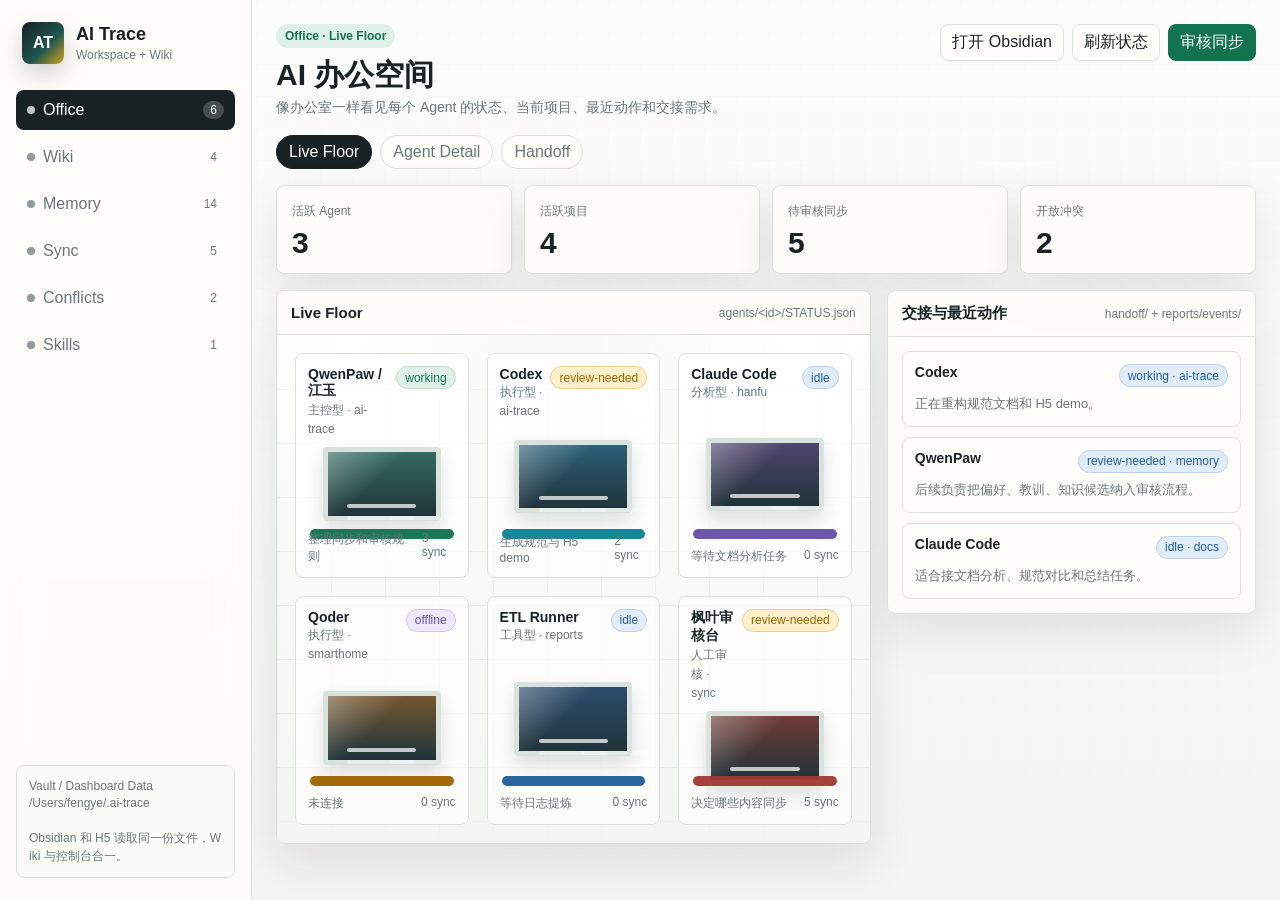
==== dashboards/h5-demo/index.html @ 46fe5660 "chore: initialize public ai-trace docs repo" ====
<!doctype html>
<html lang="zh-CN">
<head>
  <meta charset="utf-8">
  <meta name="viewport" content="width=device-width, initial-scale=1">
  <title>AI Trace Workspace</title>
  <style>
    :root {
      --bg: #f4f5f0;
      --paper: #fffdfa;
      --ink: #182124;
      --muted: #69777a;
      --line: #dbe2dc;
      --line-strong: #c7d0ca;
      --green: #14734f;
      --green-soft: #dff1e7;
      --cyan: #0d8295;
      --cyan-soft: #dff3f6;
      --amber: #a06400;
      --amber-soft: #fff0c9;
      --red: #a33b35;
      --red-soft: #f9e5e1;
      --blue: #235f99;
      --blue-soft: #e0edf8;
      --violet: #6651a5;
      --violet-soft: #eee9fa;
      --shadow: 0 18px 48px rgba(24, 33, 36, 0.10);
      --radius: 8px;
    }

    * {
      box-sizing: border-box;
    }

    html {
      min-height: 100%;
      background: var(--bg);
    }

    body {
      margin: 0;
      color: var(--ink);
      font-family: "Avenir Next", "PingFang SC", "Hiragino Sans GB", "Microsoft YaHei", sans-serif;
      background:
        linear-gradient(180deg, rgba(255,255,255,0.76), rgba(244,245,240,0.92)),
        linear-gradient(90deg, rgba(24,33,36,0.04) 1px, transparent 1px),
        linear-gradient(180deg, rgba(24,33,36,0.04) 1px, transparent 1px);
      background-size: auto, 32px 32px, 32px 32px;
    }

    button, input, select {
      font: inherit;
    }

    .shell {
      min-height: 100vh;
      display: grid;
      grid-template-columns: 252px minmax(0, 1fr);
    }

    .sidebar {
      position: sticky;
      top: 0;
      height: 100vh;
      padding: 22px 16px;
      border-right: 1px solid var(--line);
      background: rgba(255, 253, 250, 0.88);
      backdrop-filter: blur(18px);
      display: flex;
      flex-direction: column;
      gap: 18px;
    }

    .brand {
      display: flex;
      align-items: center;
      gap: 12px;
      padding: 0 6px 8px;
    }

    .brand-mark {
      width: 42px;
      height: 42px;
      border-radius: 8px;
      display: grid;
      place-items: center;
      color: white;
      font-weight: 900;
      background:
        linear-gradient(135deg, #182124 0%, #1f554f 58%, #d4a21b 100%);
      box-shadow: 0 10px 24px rgba(24, 33, 36, 0.20);
    }

    .brand h1 {
      margin: 0;
      font-size: 18px;
      line-height: 1.15;
    }

    .brand p {
      margin: 3px 0 0;
      color: var(--muted);
      font-size: 12px;
    }

    .main-nav {
      display: grid;
      gap: 7px;
    }

    .nav-btn {
      border: 0;
      border-radius: 8px;
      padding: 10px 11px;
      min-height: 40px;
      display: flex;
      align-items: center;
      justify-content: space-between;
      gap: 8px;
      color: var(--muted);
      background: transparent;
      cursor: pointer;
      text-align: left;
    }

    .nav-btn:hover {
      background: rgba(24, 33, 36, 0.05);
      color: var(--ink);
    }

    .nav-btn.active {
      background: var(--ink);
      color: white;
    }

    .nav-btn span:first-child {
      display: flex;
      align-items: center;
      gap: 8px;
      min-width: 0;
    }

    .nav-dot {
      width: 8px;
      height: 8px;
      border-radius: 50%;
      background: currentColor;
      opacity: 0.74;
      flex: 0 0 8px;
    }

    .count {
      font-size: 12px;
      border-radius: 999px;
      padding: 2px 7px;
      background: rgba(255,255,255,0.20);
    }

    .vault-card {
      margin-top: auto;
      border: 1px solid var(--line);
      border-radius: var(--radius);
      padding: 12px;
      background: #fbfcf8;
      font-size: 12px;
      line-height: 1.45;
      color: var(--muted);
      word-break: break-all;
    }

    .content {
      min-width: 0;
      padding: 24px;
    }

    .topbar {
      display: grid;
      grid-template-columns: minmax(0, 1fr) auto;
      gap: 18px;
      align-items: start;
      margin-bottom: 18px;
    }

    .eyebrow {
      display: inline-flex;
      gap: 8px;
      align-items: center;
      padding: 5px 9px;
      border-radius: 999px;
      background: var(--green-soft);
      color: var(--green);
      font-size: 12px;
      font-weight: 700;
      margin-bottom: 10px;
    }

    .title h2 {
      margin: 0;
      font-size: 30px;
      line-height: 1.1;
      letter-spacing: 0;
    }

    .title p {
      margin: 8px 0 0;
      color: var(--muted);
      font-size: 14px;
      max-width: 820px;
    }

    .toolbar {
      display: flex;
      gap: 8px;
      flex-wrap: wrap;
      justify-content: flex-end;
    }

    .tool {
      min-height: 36px;
      border: 1px solid var(--line);
      border-radius: 8px;
      padding: 7px 11px;
      background: var(--paper);
      color: var(--ink);
      cursor: pointer;
    }

    .tool.primary {
      border-color: var(--green);
      background: var(--green);
      color: white;
    }

    .subnav {
      display: flex;
      flex-wrap: wrap;
      gap: 8px;
      margin-bottom: 16px;
    }

    .subnav button {
      min-height: 34px;
      border: 1px solid var(--line);
      border-radius: 999px;
      padding: 6px 12px;
      background: var(--paper);
      color: var(--muted);
      cursor: pointer;
    }

    .subnav button.active {
      border-color: var(--ink);
      background: var(--ink);
      color: white;
    }

    .view {
      display: grid;
      gap: 16px;
    }

    .hidden {
      display: none;
    }

    .metrics {
      display: grid;
      grid-template-columns: repeat(4, minmax(0, 1fr));
      gap: 12px;
    }

    .metric {
      border: 1px solid var(--line);
      background: rgba(255, 253, 250, 0.86);
      border-radius: var(--radius);
      padding: 15px;
      box-shadow: var(--shadow);
    }

    .metric span {
      color: var(--muted);
      font-size: 12px;
    }

    .metric strong {
      display: block;
      margin-top: 8px;
      font-size: 30px;
      line-height: 1;
    }

    .grid-2 {
      display: grid;
      grid-template-columns: minmax(0, 1.45fr) minmax(330px, 0.9fr);
      gap: 16px;
      align-items: start;
    }

    .panel {
      border: 1px solid var(--line);
      border-radius: var(--radius);
      background: rgba(255, 253, 250, 0.92);
      box-shadow: var(--shadow);
      overflow: hidden;
    }

    .panel-head {
      padding: 13px 14px;
      border-bottom: 1px solid var(--line);
      display: flex;
      justify-content: space-between;
      gap: 12px;
      align-items: center;
    }

    .panel-head h3 {
      margin: 0;
      font-size: 15px;
    }

    .panel-head span {
      color: var(--muted);
      font-size: 12px;
    }

    .panel-body {
      padding: 14px;
    }

    .office {
      min-height: 440px;
      position: relative;
      padding: 18px;
      background:
        linear-gradient(180deg, rgba(255,255,255,0.74), rgba(238,242,237,0.7)),
        radial-gradient(circle at 50% 0%, rgba(20,115,79,0.10), transparent 42%);
    }

    .office::before {
      content: "";
      position: absolute;
      inset: 0;
      background:
        linear-gradient(90deg, rgba(24,33,36,0.05) 1px, transparent 1px),
        linear-gradient(180deg, rgba(24,33,36,0.05) 1px, transparent 1px);
      background-size: 54px 54px;
      mask-image: linear-gradient(180deg, transparent, black 18%, black 88%, transparent);
      pointer-events: none;
    }

    .desks {
      position: relative;
      z-index: 1;
      display: grid;
      grid-template-columns: repeat(3, minmax(0, 1fr));
      gap: 18px;
    }

    .desk {
      min-height: 185px;
      border: 1px solid var(--line);
      border-radius: var(--radius);
      background: rgba(255,255,255,0.72);
      padding: 12px;
      display: grid;
      grid-template-rows: auto 1fr auto;
      gap: 10px;
      position: relative;
      overflow: hidden;
    }

    .desk::after {
      content: "";
      position: absolute;
      left: 14px;
      right: 14px;
      bottom: 38px;
      height: 10px;
      background: var(--accent);
      border-radius: 999px;
      opacity: 0.96;
    }

    .desk-top {
      display: flex;
      justify-content: space-between;
      gap: 8px;
      align-items: start;
      position: relative;
      z-index: 1;
    }

    .desk-name strong {
      display: block;
      font-size: 14px;
    }

    .desk-name span {
      color: var(--muted);
      font-size: 12px;
    }

    .monitor {
      align-self: center;
      justify-self: center;
      width: min(155px, 80%);
      aspect-ratio: 16 / 10;
      border: 5px solid #dae2dd;
      border-radius: 4px;
      background:
        linear-gradient(135deg, rgba(255,255,255,0.34), transparent 45%),
        linear-gradient(180deg, var(--screen), #20333a);
      box-shadow: 0 10px 18px rgba(24,33,36,0.13);
      position: relative;
    }

    .monitor::after {
      content: "";
      position: absolute;
      left: 18%;
      right: 18%;
      bottom: 13%;
      height: 4px;
      border-radius: 999px;
      background: rgba(255,255,255,0.72);
      box-shadow: 0 12px 0 rgba(255,255,255,0.34), 42px 12px 0 rgba(255,255,255,0.20);
    }

    .desk-foot {
      display: flex;
      justify-content: space-between;
      gap: 8px;
      position: relative;
      z-index: 1;
      color: var(--muted);
      font-size: 12px;
    }

    .badge {
      display: inline-flex;
      align-items: center;
      min-height: 23px;
      padding: 3px 8px;
      border-radius: 999px;
      border: 1px solid transparent;
      font-size: 12px;
      white-space: nowrap;
    }

    .badge.green { color: var(--green); background: var(--green-soft); border-color: #b9ddc9; }
    .badge.cyan { color: var(--cyan); background: var(--cyan-soft); border-color: #afdde4; }
    .badge.amber { color: var(--amber); background: var(--amber-soft); border-color: #ecd08d; }
    .badge.red { color: var(--red); background: var(--red-soft); border-color: #e9b7b0; }
    .badge.blue { color: var(--blue); background: var(--blue-soft); border-color: #b9d2e9; }
    .badge.violet { color: var(--violet); background: var(--violet-soft); border-color: #cec4ee; }

    .table {
      width: 100%;
      border-collapse: collapse;
    }

    .table th, .table td {
      padding: 10px 12px;
      border-bottom: 1px solid var(--line);
      text-align: left;
      vertical-align: top;
      font-size: 13px;
    }

    .table th {
      color: var(--muted);
      background: #fbfcf8;
      font-weight: 700;
    }

    .table tr:last-child td {
      border-bottom: 0;
    }

    .path {
      color: var(--muted);
      font-size: 12px;
      word-break: break-all;
      line-height: 1.42;
    }

    .cards {
      display: grid;
      gap: 10px;
    }

    .item {
      border: 1px solid var(--line);
      border-radius: var(--radius);
      padding: 12px;
      background: var(--paper);
      display: grid;
      gap: 8px;
    }

    .item-top {
      display: flex;
      justify-content: space-between;
      gap: 10px;
      align-items: start;
    }

    .item strong {
      font-size: 14px;
    }

    .item p {
      margin: 0;
      color: var(--muted);
      font-size: 13px;
      line-height: 1.45;
    }

    .filters {
      display: grid;
      grid-template-columns: minmax(220px, 1fr) repeat(3, minmax(130px, 170px));
      gap: 10px;
      margin-bottom: 12px;
    }

    .filters input,
    .filters select {
      width: 100%;
      min-height: 36px;
      border: 1px solid var(--line);
      border-radius: 8px;
      padding: 7px 10px;
      background: white;
      color: var(--ink);
    }

    .segmented {
      display: flex;
      flex-wrap: wrap;
      gap: 7px;
      margin-bottom: 12px;
    }

    .segmented button {
      min-height: 32px;
      border: 1px solid var(--line);
      border-radius: 999px;
      padding: 5px 11px;
      background: white;
      color: var(--muted);
      cursor: pointer;
    }

    .segmented button.active {
      border-color: var(--green);
      background: var(--green-soft);
      color: var(--green);
    }

    .queue-actions {
      display: flex;
      gap: 6px;
      flex-wrap: wrap;
    }

    .mini {
      border: 1px solid var(--line);
      border-radius: 8px;
      min-height: 29px;
      padding: 4px 8px;
      background: #fbfcf8;
      cursor: pointer;
      font-size: 12px;
    }

    .mini.accept { color: var(--green); background: var(--green-soft); border-color: #b9ddc9; }
    .mini.reject { color: var(--red); background: var(--red-soft); border-color: #e9b7b0; }
    .mini.private { color: var(--blue); background: var(--blue-soft); border-color: #b9d2e9; }

    .menu-map {
      display: grid;
      grid-template-columns: repeat(3, minmax(0, 1fr));
      gap: 10px;
    }

    .menu-card {
      border: 1px solid var(--line);
      background: #fbfcf8;
      border-radius: var(--radius);
      padding: 12px;
    }

    .menu-card strong {
      display: block;
      margin-bottom: 8px;
      font-size: 14px;
    }

    .menu-card span {
      display: inline-flex;
      margin: 0 6px 6px 0;
      padding: 3px 8px;
      border-radius: 999px;
      background: white;
      border: 1px solid var(--line);
      color: var(--muted);
      font-size: 12px;
    }

    @media (max-width: 1120px) {
      .shell {
        grid-template-columns: 1fr;
      }

      .sidebar {
        position: static;
        height: auto;
      }

      .main-nav {
        grid-template-columns: repeat(3, minmax(0, 1fr));
      }

      .grid-2 {
        grid-template-columns: 1fr;
      }
    }

    @media (max-width: 820px) {
      .content {
        padding: 18px;
      }

      .topbar {
        grid-template-columns: 1fr;
      }

      .toolbar {
        justify-content: flex-start;
      }

      .metrics,
      .desks,
      .menu-map,
      .filters {
        grid-template-columns: 1fr;
      }

      .main-nav {
        grid-template-columns: 1fr 1fr;
      }

      .table {
        display: block;
        overflow-x: auto;
      }
    }
  </style>
</head>
<body>
  <div class="shell">
    <aside class="sidebar">
      <div class="brand">
        <div class="brand-mark">AT</div>
        <div>
          <h1>AI Trace</h1>
          <p>Workspace + Wiki</p>
        </div>
      </div>

      <nav class="main-nav" aria-label="一级菜单">
        <button class="nav-btn active" data-view="office"><span><i class="nav-dot"></i>Office</span><span class="count">6</span></button>
        <button class="nav-btn" data-view="wiki"><span><i class="nav-dot"></i>Wiki</span><span class="count">4</span></button>
        <button class="nav-btn" data-view="memory"><span><i class="nav-dot"></i>Memory</span><span class="count">14</span></button>
        <button class="nav-btn" data-view="sync"><span><i class="nav-dot"></i>Sync</span><span class="count" id="sync-count">5</span></button>
        <button class="nav-btn" data-view="conflicts"><span><i class="nav-dot"></i>Conflicts</span><span class="count">2</span></button>
        <button class="nav-btn" data-view="skills"><span><i class="nav-dot"></i>Skills</span><span class="count">1</span></button>
      </nav>

      <div class="vault-card">
        Vault / Dashboard Data<br>
        /Users/fengye/.ai-trace<br><br>
        Obsidian 和 H5 读取同一份文件，Wiki 与控制台合一。
      </div>
    </aside>

    <main class="content">
      <div class="topbar">
        <div class="title">
          <div class="eyebrow" id="eyebrow">Office · Live Floor</div>
          <h2 id="page-title">AI 办公空间</h2>
          <p id="page-subtitle">像办公室一样看见每个 Agent 的状态、当前项目、最近动作和交接需求。</p>
        </div>
        <div class="toolbar">
          <button class="tool">打开 Obsidian</button>
          <button class="tool">刷新状态</button>
          <button class="tool primary">审核同步</button>
        </div>
      </div>

      <div class="subnav" id="subnav"></div>

      <section id="office" class="view">
        <div class="metrics">
          <div class="metric"><span>活跃 Agent</span><strong>3</strong></div>
          <div class="metric"><span>活跃项目</span><strong>4</strong></div>
          <div class="metric"><span>待审核同步</span><strong id="metric-sync">5</strong></div>
          <div class="metric"><span>开放冲突</span><strong>2</strong></div>
        </div>

        <div class="grid-2">
          <div class="panel">
            <div class="panel-head">
              <h3>Live Floor</h3>
              <span>agents/&lt;id&gt;/STATUS.json</span>
            </div>
            <div class="office">
              <div class="desks" id="desk-list"></div>
            </div>
          </div>

          <div class="panel">
            <div class="panel-head">
              <h3>交接与最近动作</h3>
              <span>handoff/ + reports/events/</span>
            </div>
            <div class="panel-body cards" id="activity-list"></div>
          </div>
        </div>
      </section>

      <section id="wiki" class="view hidden">
        <div class="grid-2">
          <div class="panel">
            <div class="panel-head">
              <h3>Wiki 文档入口</h3>
              <span>process/ + projects/ + knowledge/</span>
            </div>
            <div class="panel-body">
              <table class="table" id="wiki-table"></table>
            </div>
          </div>
          <div class="panel">
            <div class="panel-head">
              <h3>一级 / 二级菜单</h3>
              <span>写入 INFORMATION_FLOW_SPEC.md</span>
            </div>
            <div class="panel-body menu-map" id="menu-map"></div>
          </div>
        </div>
      </section>

      <section id="memory" class="view hidden">
        <div class="panel">
          <div class="panel-head">
            <h3>Memory 管理</h3>
            <span>偏好、知识、教训都需要筛选和审计</span>
          </div>
          <div class="panel-body">
            <div class="segmented" id="memory-type">
              <button class="active" data-type="preference">Preferences</button>
              <button data-type="knowledge">Knowledge</button>
              <button data-type="lesson">Lessons</button>
            </div>
            <div class="filters">
              <input id="memory-search" type="search" placeholder="搜索标题、内容、来源">
              <select id="memory-scope">
                <option value="all">全部范围</option>
                <option value="private">private</option>
                <option value="cross-agent">cross-agent</option>
                <option value="global">global</option>
              </select>
              <select id="memory-status">
                <option value="all">全部状态</option>
                <option value="candidate">candidate</option>
                <option value="validated">validated</option>
                <option value="retired">retired</option>
              </select>
              <select id="memory-domain">
                <option value="all">全部领域</option>
                <option value="communication">communication</option>
                <option value="workflow">workflow</option>
                <option value="knowledge">knowledge</option>
                <option value="execution">execution</option>
              </select>
            </div>
            <div class="cards" id="memory-list"></div>
          </div>
        </div>
      </section>

      <section id="sync" class="view hidden">
        <div class="panel">
          <div class="panel-head">
            <h3>同步审核台</h3>
            <span>sync/queue/</span>
          </div>
          <div class="panel-body cards" id="sync-list"></div>
        </div>
      </section>

      <section id="conflicts" class="view hidden">
        <div class="panel">
          <div class="panel-head">
            <h3>冲突池</h3>
            <span>conflicts/</span>
          </div>
          <div class="panel-body cards" id="conflict-list"></div>
        </div>
      </section>

      <section id="skills" class="view hidden">
        <div class="grid-2">
          <div class="panel">
            <div class="panel-head">
              <h3>Shared Skill</h3>
              <span>knowledge/skills/ai-trace-collaboration</span>
            </div>
            <div class="panel-body cards" id="skill-list"></div>
          </div>
          <div class="panel">
            <div class="panel-head">
              <h3>接入方式</h3>
              <span>QwenPaw / Codex / Claude Code</span>
            </div>
            <div class="panel-body">
              <table class="table" id="skill-table"></table>
            </div>
          </div>
        </div>
      </section>
    </main>
  </div>

  <script>
    let activeView = "office";
    let activeMemoryType = "preference";

    const data = {
      agents: [
        { id: "qwenpaw", name: "QwenPaw / 江玉", type: "主控型", status: "working", color: "#14734f", screen: "#356b61", project: "ai-trace", task: "整理同步和审核规则", pending: 3, root: "/Users/fengye/.qwenpaw/workspaces/default" },
        { id: "codex", name: "Codex", type: "执行型", status: "review-needed", color: "#0d8295", screen: "#2d6077", project: "ai-trace", task: "生成规范与 H5 demo", pending: 2, root: "/Users/fengye/.codex" },
        { id: "claude-code", name: "Claude Code", type: "分析型", status: "idle", color: "#6651a5", screen: "#50456f", project: "hanfu", task: "等待文档分析任务", pending: 0, root: "/Users/fengye/.claude" },
        { id: "qoder", name: "Qoder", type: "执行型", status: "offline", color: "#a06400", screen: "#735731", project: "smarthome", task: "未连接", pending: 0, root: "待确认" },
        { id: "etl", name: "ETL Runner", type: "工具型", status: "idle", color: "#235f99", screen: "#2c4d6d", project: "reports", task: "等待日志提炼", pending: 0, root: "scripts/" },
        { id: "human", name: "枫叶审核台", type: "人工审核", status: "review-needed", color: "#a33b35", screen: "#6f3b36", project: "sync", task: "决定哪些内容同步", pending: 5, root: "~/.ai-trace/sync/" }
      ],
      wiki: [
        { title: "AI Trace 系统总纲", type: "system", path: "/Users/fengye/.ai-trace/process/AI_TRACE_SYSTEM.md", summary: "目的、边界、三层结构和真相源原则。" },
        { title: "内容模型与公私归属", type: "content", path: "/Users/fengye/.ai-trace/process/CONTENT_MODEL_SPEC.md", summary: "身份、偏好、教训、项目、知识、日志、决策冲突七类内容。" },
        { title: "Agent 定义与注册", type: "agent", path: "/Users/fengye/.ai-trace/process/AGENT_SPEC.md", summary: "Agent 类型、注册流程、入口文件和结束产出。" },
        { title: "信息流转与视图规范", type: "flow", path: "/Users/fengye/.ai-trace/process/INFORMATION_FLOW_SPEC.md", summary: "提炼、同步、冲突、归档、H5/Wiki 菜单。" }
      ],
      menu: [
        { top: "Office", subs: ["Live Floor", "Agent Detail", "Handoff"] },
        { top: "Wiki", subs: ["System", "Projects", "Knowledge", "Decisions", "Lessons"] },
        { top: "Memory", subs: ["Preferences", "Knowledge Review", "Lessons", "Raw Links"] },
        { top: "Sync", subs: ["Queue", "Approved", "Rejected", "Private"] },
        { top: "Conflicts", subs: ["Open", "Reviewing", "Resolved"] },
        { top: "Skills", subs: ["Shared Skill", "Install Notes", "Output Templates"] }
      ],
      memory: [
        { type: "preference", title: "Obsidian 与 ai-trace 合一", domain: "workflow", scope: "global", status: "validated", confidence: "high", source: "user", summary: "共享区直接作为 Obsidian Vault，H5 也读取同一份文件，避免双写不一致。" },
        { type: "preference", title: "偏好必须可筛选", domain: "workflow", scope: "cross-agent", status: "candidate", confidence: "high", source: "user", summary: "偏好按范围、领域、状态、置信度、来源 Agent 筛选，避免长期记忆污染。" },
        { type: "preference", title: "沟通更偏讨论和落地", domain: "communication", scope: "global", status: "validated", confidence: "high", source: "profile", summary: "先讨论框架，再沉淀规范和 demo，避免过早碎片化。" },
        { type: "knowledge", title: "项目公共区保存索引而非实体", domain: "knowledge", scope: "global", status: "validated", confidence: "high", source: "project", summary: "实际代码和文档可以在外部路径，公共区维护 MANIFEST、进度和决策。" },
        { type: "knowledge", title: "H5 是 Wiki 的可视化前台", domain: "knowledge", scope: "global", status: "candidate", confidence: "medium", source: "demo", summary: "H5 不建立第二数据库，只读取 ai-trace 文件，展示办公空间、筛选和审核。" },
        { type: "knowledge", title: "Claude Code 用 CLAUDE.md 接入", domain: "execution", scope: "cross-agent", status: "candidate", confidence: "medium", source: "agent", summary: "Claude Code 的入口文件导入 ai-trace 规范和当前项目卡。" },
        { type: "lesson", title: "不要把完整对话当长期记忆", domain: "workflow", scope: "global", status: "validated", confidence: "high", source: "sync", summary: "原始日志只做证据源，长期继承依赖提炼对象。" },
        { type: "lesson", title: "私有教训要标记是否已整合", domain: "execution", scope: "cross-agent", status: "candidate", confidence: "high", source: "user", summary: "记录 candidate_id、shared_id、integrated_at、integrated_to，避免重复提炼。" },
        { type: "lesson", title: "冲突不能埋在项目正文里", domain: "workflow", scope: "global", status: "candidate", confidence: "medium", source: "conflict", summary: "路径、进度、偏好冲突要进入 conflicts/，让所有 Agent 都能看到。" }
      ],
      sync: [
        { id: "sync_001", title: "偏好筛选规则", type: "preference_candidate", agent: "qwenpaw", risk: "medium", target: "preferences/", summary: "将偏好按 scope/domain/status/confidence/source_agent/reviewer 管理。" },
        { id: "sync_002", title: "知识筛选规则", type: "knowledge_candidate", agent: "codex", risk: "medium", target: "knowledge/", summary: "知识按 domain/type/status/confidence/source/last_reviewed_at 管理。" },
        { id: "sync_003", title: "私有教训整合标记", type: "lesson_candidate", agent: "qwenpaw", risk: "low", target: "lessons/candidates/", summary: "私有教训应记录 integrated_at、integrated_to、reviewer。" },
        { id: "sync_004", title: "H5 一级菜单", type: "dashboard_update", agent: "codex", risk: "low", target: "process/INFORMATION_FLOW_SPEC.md", summary: "Office、Wiki、Memory、Sync、Conflicts、Skills 六个一级菜单。" },
        { id: "sync_005", title: "共享 skill 草案", type: "skill", agent: "codex", risk: "low", target: "knowledge/skills/ai-trace-collaboration/", summary: "让多个 Agent 使用同一套协作、同步、交接规范。" }
      ],
      conflicts: [
        { title: "README 中 daily/ 与实际 reports/daily 不一致", severity: "medium", status: "open", owner: "QwenPaw", summary: "需要更新入口文档，避免新 Agent 写错位置。" },
        { title: "偏好私有记录和共享记录谁为准", severity: "high", status: "reviewing", owner: "枫叶", summary: "建议优先级：用户确认 > shared validated > private memory > raw log。" }
      ],
      activity: [
        { title: "Codex", meta: "working · ai-trace", summary: "正在重构规范文档和 H5 demo。" },
        { title: "QwenPaw", meta: "review-needed · memory", summary: "后续负责把偏好、教训、知识候选纳入审核流程。" },
        { title: "Claude Code", meta: "idle · docs", summary: "适合接文档分析、规范对比和总结任务。" }
      ],
      skills: [
        { title: "ai-trace-collaboration", status: "draft", summary: "定义 Agent 如何读取 ai-trace、判断公私边界、输出交接和同步候选。" },
        { title: "任务结束模板", status: "ready", summary: "agent/project/changed/verified/risks/handoff/sync_candidates/conflicts/source_logs。" },
        { title: "同步候选模板", status: "ready", summary: "id/type/source_agent/source_log_path/target/policy/status/risk/summary。" }
      ]
    };

    const subnavs = {
      office: ["Live Floor", "Agent Detail", "Handoff"],
      wiki: ["System", "Projects", "Knowledge", "Decisions", "Lessons"],
      memory: ["Preferences", "Knowledge Review", "Lessons", "Raw Links"],
      sync: ["Queue", "Approved", "Rejected", "Private"],
      conflicts: ["Open", "Reviewing", "Resolved"],
      skills: ["Shared Skill", "Install Notes", "Output Templates"]
    };

    const titles = {
      office: ["Office · Live Floor", "AI 办公空间", "像办公室一样看见每个 Agent 的状态、当前项目、最近动作和交接需求。"],
      wiki: ["Wiki · Shared Vault", "Wiki 与控制台合一", "Obsidian 和 H5 读取同一份 ai-trace 文件，文档、项目、知识和决策都从这里进入。"],
      memory: ["Memory · Filters", "记忆筛选台", "偏好、知识、教训都需要按范围、领域、状态和来源筛选，才能长期维护。"],
      sync: ["Sync · Review Queue", "同步审核台", "决定哪些候选内容进入共享层，哪些拒绝、保留私有或转为冲突。"],
      conflicts: ["Conflicts · Resolution", "冲突池", "把偏好、项目进度、路径、知识结论的不一致显式化，让所有 Agent 看到同一份处理结果。"],
      skills: ["Skills · Shared Protocol", "共享 Skill", "把 ai-trace 协作规范变成多个 Agent 都能读取和执行的操作说明。"]
    };

    const badgeColor = value => {
      if (["working", "validated", "low", "ready"].includes(value)) return "green";
      if (["review-needed", "candidate", "medium", "reviewing"].includes(value)) return "amber";
      if (["open", "high"].includes(value)) return "red";
      if (["idle"].includes(value)) return "blue";
      return "violet";
    };

    function renderSubnav() {
      const target = document.getElementById("subnav");
      target.innerHTML = subnavs[activeView].map((item, index) => (
        `<button class="${index === 0 ? "active" : ""}">${item}</button>`
      )).join("");
    }

    function switchView(view) {
      activeView = view;
      document.querySelectorAll(".view").forEach(node => node.classList.add("hidden"));
      document.getElementById(view).classList.remove("hidden");
      document.querySelectorAll(".nav-btn").forEach(btn => btn.classList.toggle("active", btn.dataset.view === view));
      document.getElementById("eyebrow").textContent = titles[view][0];
      document.getElementById("page-title").textContent = titles[view][1];
      document.getElementById("page-subtitle").textContent = titles[view][2];
      renderSubnav();
    }

    function renderDesks() {
      const target = document.getElementById("desk-list");
      target.innerHTML = data.agents.map(agent => `
        <article class="desk" style="--accent:${agent.color};--screen:${agent.screen}">
          <div class="desk-top">
            <div class="desk-name">
              <strong>${agent.name}</strong>
              <span>${agent.type} · ${agent.project}</span>
            </div>
            <span class="badge ${badgeColor(agent.status)}">${agent.status}</span>
          </div>
          <div class="monitor" title="${agent.task}"></div>
          <div class="desk-foot">
            <span>${agent.task}</span>
            <span>${agent.pending} sync</span>
          </div>
        </article>
      `).join("");
    }

    function renderActivity() {
      document.getElementById("activity-list").innerHTML = data.activity.map(item => `
        <article class="item">
          <div class="item-top">
            <strong>${item.title}</strong>
            <span class="badge blue">${item.meta}</span>
          </div>
          <p>${item.summary}</p>
        </article>
      `).join("");
    }

    function renderWiki() {
      document.getElementById("wiki-table").innerHTML = `
        <thead><tr><th>文档</th><th>类型</th><th>作用</th><th>路径</th></tr></thead>
        <tbody>
          ${data.wiki.map(item => `
            <tr>
              <td><strong>${item.title}</strong></td>
              <td><span class="badge ${badgeColor(item.type)}">${item.type}</span></td>
              <td>${item.summary}</td>
              <td><div class="path">${item.path}</div></td>
            </tr>
          `).join("")}
        </tbody>
      `;
      document.getElementById("menu-map").innerHTML = data.menu.map(item => `
        <div class="menu-card">
          <strong>${item.top}</strong>
          ${item.subs.map(sub => `<span>${sub}</span>`).join("")}
        </div>
      `).join("");
    }

    function memoryMatches(item) {
      const q = document.getElementById("memory-search").value.trim().toLowerCase();
      const scope = document.getElementById("memory-scope").value;
      const status = document.getElementById("memory-status").value;
      const domain = document.getElementById("memory-domain").value;
      if (item.type !== activeMemoryType) return false;
      if (scope !== "all" && item.scope !== scope) return false;
      if (status !== "all" && item.status !== status) return false;
      if (domain !== "all" && item.domain !== domain) return false;
      if (!q) return true;
      return [item.title, item.summary, item.source, item.domain, item.scope].join(" ").toLowerCase().includes(q);
    }

    function renderMemory() {
      const filtered = data.memory.filter(memoryMatches);
      document.getElementById("memory-list").innerHTML = filtered.map(item => `
        <article class="item">
          <div class="item-top">
            <strong>${item.title}</strong>
            <span class="badge ${badgeColor(item.status)}">${item.status}</span>
          </div>
          <p>${item.summary}</p>
          <div class="path">${item.type} · ${item.domain} · ${item.scope} · confidence ${item.confidence} · source ${item.source}</div>
        </article>
      `).join("") || `<article class="item"><p>没有符合筛选条件的记录。</p></article>`;
    }

    function renderSync() {
      document.getElementById("sync-list").innerHTML = data.sync.map(item => `
        <article class="item" data-sync-id="${item.id}">
          <div class="item-top">
            <div>
              <strong>${item.title}</strong>
              <div class="path">${item.type} · ${item.agent} -> ${item.target}</div>
            </div>
            <span class="badge ${badgeColor(item.risk)}">${item.risk}</span>
          </div>
          <p>${item.summary}</p>
          <div class="queue-actions">
            <button class="mini accept" data-action="approve">approve</button>
            <button class="mini reject" data-action="reject">reject</button>
            <button class="mini private" data-action="private">private</button>
            <button class="mini" data-action="conflict">conflict</button>
          </div>
        </article>
      `).join("");
      document.querySelectorAll("[data-sync-id] .mini").forEach(button => {
        button.addEventListener("click", event => {
          const card = event.currentTarget.closest("[data-sync-id]");
          data.sync = data.sync.filter(item => item.id !== card.dataset.syncId);
          updateCounts();
          renderSync();
        });
      });
    }

    function renderConflicts() {
      document.getElementById("conflict-list").innerHTML = data.conflicts.map(item => `
        <article class="item">
          <div class="item-top">
            <strong>${item.title}</strong>
            <span class="badge ${badgeColor(item.status)}">${item.status}</span>
          </div>
          <p>${item.summary}</p>
          <div class="path">severity ${item.severity} · owner ${item.owner}</div>
        </article>
      `).join("");
    }

    function renderSkills() {
      document.getElementById("skill-list").innerHTML = data.skills.map(item => `
        <article class="item">
          <div class="item-top">
            <strong>${item.title}</strong>
            <span class="badge ${badgeColor(item.status)}">${item.status}</span>
          </div>
          <p>${item.summary}</p>
        </article>
      `).join("");

      document.getElementById("skill-table").innerHTML = `
        <thead><tr><th>产品</th><th>入口</th><th>接入方式</th></tr></thead>
        <tbody>
          <tr><td>QwenPaw</td><td>MEMORY.md / AGENTS.md</td><td>引用 ai-trace-collaboration skill 和 process 四篇规范。</td></tr>
          <tr><td>Codex</td><td>AGENTS.md</td><td>项目启动时读取共享 skill、项目 MANIFEST 和同步规则。</td></tr>
          <tr><td>Claude Code</td><td>CLAUDE.md</td><td>导入共享规范，文档分析结果进入候选同步。</td></tr>
        </tbody>
      `;
    }

    function updateCounts() {
      document.getElementById("sync-count").textContent = data.sync.length;
      document.getElementById("metric-sync").textContent = data.sync.length;
    }

    function initMemoryControls() {
      document.querySelectorAll("#memory-type button").forEach(button => {
        button.addEventListener("click", () => {
          activeMemoryType = button.dataset.type;
          document.querySelectorAll("#memory-type button").forEach(node => node.classList.toggle("active", node === button));
          renderMemory();
        });
      });
      ["memory-search", "memory-scope", "memory-status", "memory-domain"].forEach(id => {
        document.getElementById(id).addEventListener("input", renderMemory);
      });
    }

    function boot() {
      document.querySelectorAll(".nav-btn").forEach(button => {
        button.addEventListener("click", () => switchView(button.dataset.view));
      });
      renderSubnav();
      renderDesks();
      renderActivity();
      renderWiki();
      renderMemory();
      renderSync();
      renderConflicts();
      renderSkills();
      updateCounts();
      initMemoryControls();
    }

    boot();
  </script>
</body>
</html>
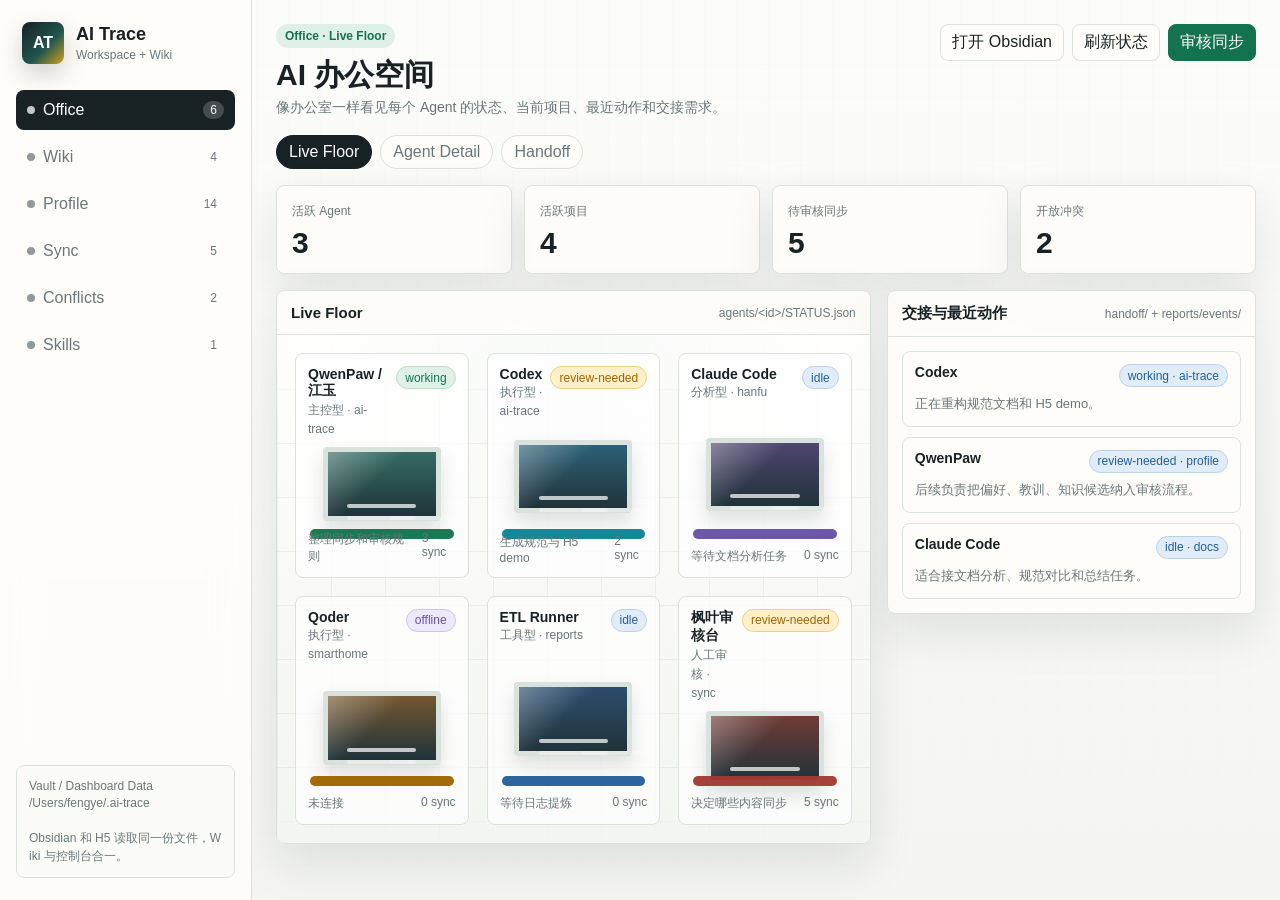
==== commit c974b84d: "Reorganize public docs and dashboard" ====
--- a/dashboards/h5-demo/index.html
+++ b/dashboards/h5-demo/index.html
@@ -671,7 +671,7 @@
       <nav class="main-nav" aria-label="一级菜单">
         <button class="nav-btn active" data-view="office"><span><i class="nav-dot"></i>Office</span><span class="count">6</span></button>
         <button class="nav-btn" data-view="wiki"><span><i class="nav-dot"></i>Wiki</span><span class="count">4</span></button>
-        <button class="nav-btn" data-view="memory"><span><i class="nav-dot"></i>Memory</span><span class="count">14</span></button>
+        <button class="nav-btn" data-view="profile"><span><i class="nav-dot"></i>Profile</span><span class="count">14</span></button>
         <button class="nav-btn" data-view="sync"><span><i class="nav-dot"></i>Sync</span><span class="count" id="sync-count">5</span></button>
         <button class="nav-btn" data-view="conflicts"><span><i class="nav-dot"></i>Conflicts</span><span class="count">2</span></button>
         <button class="nav-btn" data-view="skills"><span><i class="nav-dot"></i>Skills</span><span class="count">1</span></button>
@@ -750,33 +750,33 @@
         </div>
       </section>
 
-      <section id="memory" class="view hidden">
+      <section id="profile" class="view hidden">
         <div class="panel">
           <div class="panel-head">
-            <h3>Memory 管理</h3>
+            <h3>Profile 管理</h3>
             <span>偏好、知识、教训都需要筛选和审计</span>
           </div>
           <div class="panel-body">
-            <div class="segmented" id="memory-type">
+            <div class="segmented" id="profile-type">
               <button class="active" data-type="preference">Preferences</button>
               <button data-type="knowledge">Knowledge</button>
               <button data-type="lesson">Lessons</button>
             </div>
             <div class="filters">
-              <input id="memory-search" type="search" placeholder="搜索标题、内容、来源">
-              <select id="memory-scope">
+              <input id="profile-search" type="search" placeholder="搜索标题、内容、来源">
+              <select id="profile-scope">
                 <option value="all">全部范围</option>
                 <option value="private">private</option>
                 <option value="cross-agent">cross-agent</option>
                 <option value="global">global</option>
               </select>
-              <select id="memory-status">
+              <select id="profile-status">
                 <option value="all">全部状态</option>
                 <option value="candidate">candidate</option>
                 <option value="validated">validated</option>
                 <option value="retired">retired</option>
               </select>
-              <select id="memory-domain">
+              <select id="profile-domain">
                 <option value="all">全部领域</option>
                 <option value="communication">communication</option>
                 <option value="workflow">workflow</option>
@@ -784,7 +784,7 @@
                 <option value="execution">execution</option>
               </select>
             </div>
-            <div class="cards" id="memory-list"></div>
+            <div class="cards" id="profile-list"></div>
           </div>
         </div>
       </section>
@@ -834,7 +834,7 @@
 
   <script>
     let activeView = "office";
-    let activeMemoryType = "preference";
+    let activeProfileType = "preference";
 
     const data = {
       agents: [
@@ -854,12 +854,12 @@
       menu: [
         { top: "Office", subs: ["Live Floor", "Agent Detail", "Handoff"] },
         { top: "Wiki", subs: ["System", "Projects", "Knowledge", "Decisions", "Lessons"] },
-        { top: "Memory", subs: ["Preferences", "Knowledge Review", "Lessons", "Raw Links"] },
+        { top: "Profile", subs: ["Preferences", "Knowledge Review", "Lessons", "Raw Links"] },
         { top: "Sync", subs: ["Queue", "Approved", "Rejected", "Private"] },
         { top: "Conflicts", subs: ["Open", "Reviewing", "Resolved"] },
         { top: "Skills", subs: ["Shared Skill", "Install Notes", "Output Templates"] }
       ],
-      memory: [
+      profile: [
         { type: "preference", title: "Obsidian 与 ai-trace 合一", domain: "workflow", scope: "global", status: "validated", confidence: "high", source: "user", summary: "共享区直接作为 Obsidian Vault，H5 也读取同一份文件，避免双写不一致。" },
         { type: "preference", title: "偏好必须可筛选", domain: "workflow", scope: "cross-agent", status: "candidate", confidence: "high", source: "user", summary: "偏好按范围、领域、状态、置信度、来源 Agent 筛选，避免长期记忆污染。" },
         { type: "preference", title: "沟通更偏讨论和落地", domain: "communication", scope: "global", status: "validated", confidence: "high", source: "profile", summary: "先讨论框架，再沉淀规范和 demo，避免过早碎片化。" },
@@ -874,16 +874,16 @@
         { id: "sync_001", title: "偏好筛选规则", type: "preference_candidate", agent: "qwenpaw", risk: "medium", target: "preferences/", summary: "将偏好按 scope/domain/status/confidence/source_agent/reviewer 管理。" },
         { id: "sync_002", title: "知识筛选规则", type: "knowledge_candidate", agent: "codex", risk: "medium", target: "knowledge/", summary: "知识按 domain/type/status/confidence/source/last_reviewed_at 管理。" },
         { id: "sync_003", title: "私有教训整合标记", type: "lesson_candidate", agent: "qwenpaw", risk: "low", target: "lessons/candidates/", summary: "私有教训应记录 integrated_at、integrated_to、reviewer。" },
-        { id: "sync_004", title: "H5 一级菜单", type: "dashboard_update", agent: "codex", risk: "low", target: "process/INFORMATION_FLOW_SPEC.md", summary: "Office、Wiki、Memory、Sync、Conflicts、Skills 六个一级菜单。" },
+        { id: "sync_004", title: "H5 一级菜单", type: "dashboard_update", agent: "codex", risk: "low", target: "process/INFORMATION_FLOW_SPEC.md", summary: "Office、Wiki、Profile、Sync、Conflicts、Skills 六个一级菜单。" },
         { id: "sync_005", title: "共享 skill 草案", type: "skill", agent: "codex", risk: "low", target: "knowledge/skills/ai-trace-collaboration/", summary: "让多个 Agent 使用同一套协作、同步、交接规范。" }
       ],
       conflicts: [
         { title: "README 中 daily/ 与实际 reports/daily 不一致", severity: "medium", status: "open", owner: "QwenPaw", summary: "需要更新入口文档，避免新 Agent 写错位置。" },
-        { title: "偏好私有记录和共享记录谁为准", severity: "high", status: "reviewing", owner: "枫叶", summary: "建议优先级：用户确认 > shared validated > private memory > raw log。" }
+        { title: "偏好私有记录和共享记录谁为准", severity: "high", status: "reviewing", owner: "枫叶", summary: "建议优先级：用户确认 > shared validated > private profile > raw log。" }
       ],
       activity: [
         { title: "Codex", meta: "working · ai-trace", summary: "正在重构规范文档和 H5 demo。" },
-        { title: "QwenPaw", meta: "review-needed · memory", summary: "后续负责把偏好、教训、知识候选纳入审核流程。" },
+        { title: "QwenPaw", meta: "review-needed · profile", summary: "后续负责把偏好、教训、知识候选纳入审核流程。" },
         { title: "Claude Code", meta: "idle · docs", summary: "适合接文档分析、规范对比和总结任务。" }
       ],
       skills: [
@@ -896,7 +896,7 @@
     const subnavs = {
       office: ["Live Floor", "Agent Detail", "Handoff"],
       wiki: ["System", "Projects", "Knowledge", "Decisions", "Lessons"],
-      memory: ["Preferences", "Knowledge Review", "Lessons", "Raw Links"],
+      profile: ["Preferences", "Knowledge Review", "Lessons", "Raw Links"],
       sync: ["Queue", "Approved", "Rejected", "Private"],
       conflicts: ["Open", "Reviewing", "Resolved"],
       skills: ["Shared Skill", "Install Notes", "Output Templates"]
@@ -905,7 +905,7 @@
     const titles = {
       office: ["Office · Live Floor", "AI 办公空间", "像办公室一样看见每个 Agent 的状态、当前项目、最近动作和交接需求。"],
       wiki: ["Wiki · Shared Vault", "Wiki 与控制台合一", "Obsidian 和 H5 读取同一份 ai-trace 文件，文档、项目、知识和决策都从这里进入。"],
-      memory: ["Memory · Filters", "记忆筛选台", "偏好、知识、教训都需要按范围、领域、状态和来源筛选，才能长期维护。"],
+      profile: ["Profile · Filters", "筛选台", "偏好、知识、教训都需要按范围、领域、状态和来源筛选，才能长期维护。"],
       sync: ["Sync · Review Queue", "同步审核台", "决定哪些候选内容进入共享层，哪些拒绝、保留私有或转为冲突。"],
       conflicts: ["Conflicts · Resolution", "冲突池", "把偏好、项目进度、路径、知识结论的不一致显式化，让所有 Agent 看到同一份处理结果。"],
       skills: ["Skills · Shared Protocol", "共享 Skill", "把 ai-trace 协作规范变成多个 Agent 都能读取和执行的操作说明。"]
@@ -991,12 +991,12 @@
       `).join("");
     }
 
-    function memoryMatches(item) {
-      const q = document.getElementById("memory-search").value.trim().toLowerCase();
-      const scope = document.getElementById("memory-scope").value;
-      const status = document.getElementById("memory-status").value;
-      const domain = document.getElementById("memory-domain").value;
-      if (item.type !== activeMemoryType) return false;
+    function profileMatches(item) {
+      const q = document.getElementById("profile-search").value.trim().toLowerCase();
+      const scope = document.getElementById("profile-scope").value;
+      const status = document.getElementById("profile-status").value;
+      const domain = document.getElementById("profile-domain").value;
+      if (item.type !== activeProfileType) return false;
       if (scope !== "all" && item.scope !== scope) return false;
       if (status !== "all" && item.status !== status) return false;
       if (domain !== "all" && item.domain !== domain) return false;
@@ -1004,9 +1004,9 @@
       return [item.title, item.summary, item.source, item.domain, item.scope].join(" ").toLowerCase().includes(q);
     }
 
-    function renderMemory() {
-      const filtered = data.memory.filter(memoryMatches);
-      document.getElementById("memory-list").innerHTML = filtered.map(item => `
+    function renderProfile() {
+      const filtered = data.profile.filter(profileMatches);
+      document.getElementById("profile-list").innerHTML = filtered.map(item => `
         <article class="item">
           <div class="item-top">
             <strong>${item.title}</strong>
@@ -1086,16 +1086,16 @@
       document.getElementById("metric-sync").textContent = data.sync.length;
     }
 
-    function initMemoryControls() {
-      document.querySelectorAll("#memory-type button").forEach(button => {
+    function initProfileControls() {
+      document.querySelectorAll("#profile-type button").forEach(button => {
         button.addEventListener("click", () => {
-          activeMemoryType = button.dataset.type;
-          document.querySelectorAll("#memory-type button").forEach(node => node.classList.toggle("active", node === button));
-          renderMemory();
+          activeProfileType = button.dataset.type;
+          document.querySelectorAll("#profile-type button").forEach(node => node.classList.toggle("active", node === button));
+          renderProfile();
         });
       });
-      ["memory-search", "memory-scope", "memory-status", "memory-domain"].forEach(id => {
-        document.getElementById(id).addEventListener("input", renderMemory);
+      ["profile-search", "profile-scope", "profile-status", "profile-domain"].forEach(id => {
+        document.getElementById(id).addEventListener("input", renderProfile);
       });
     }
 
@@ -1107,12 +1107,12 @@
       renderDesks();
       renderActivity();
       renderWiki();
-      renderMemory();
+      renderProfile();
       renderSync();
       renderConflicts();
       renderSkills();
       updateCounts();
-      initMemoryControls();
+      initProfileControls();
     }
 
     boot();
